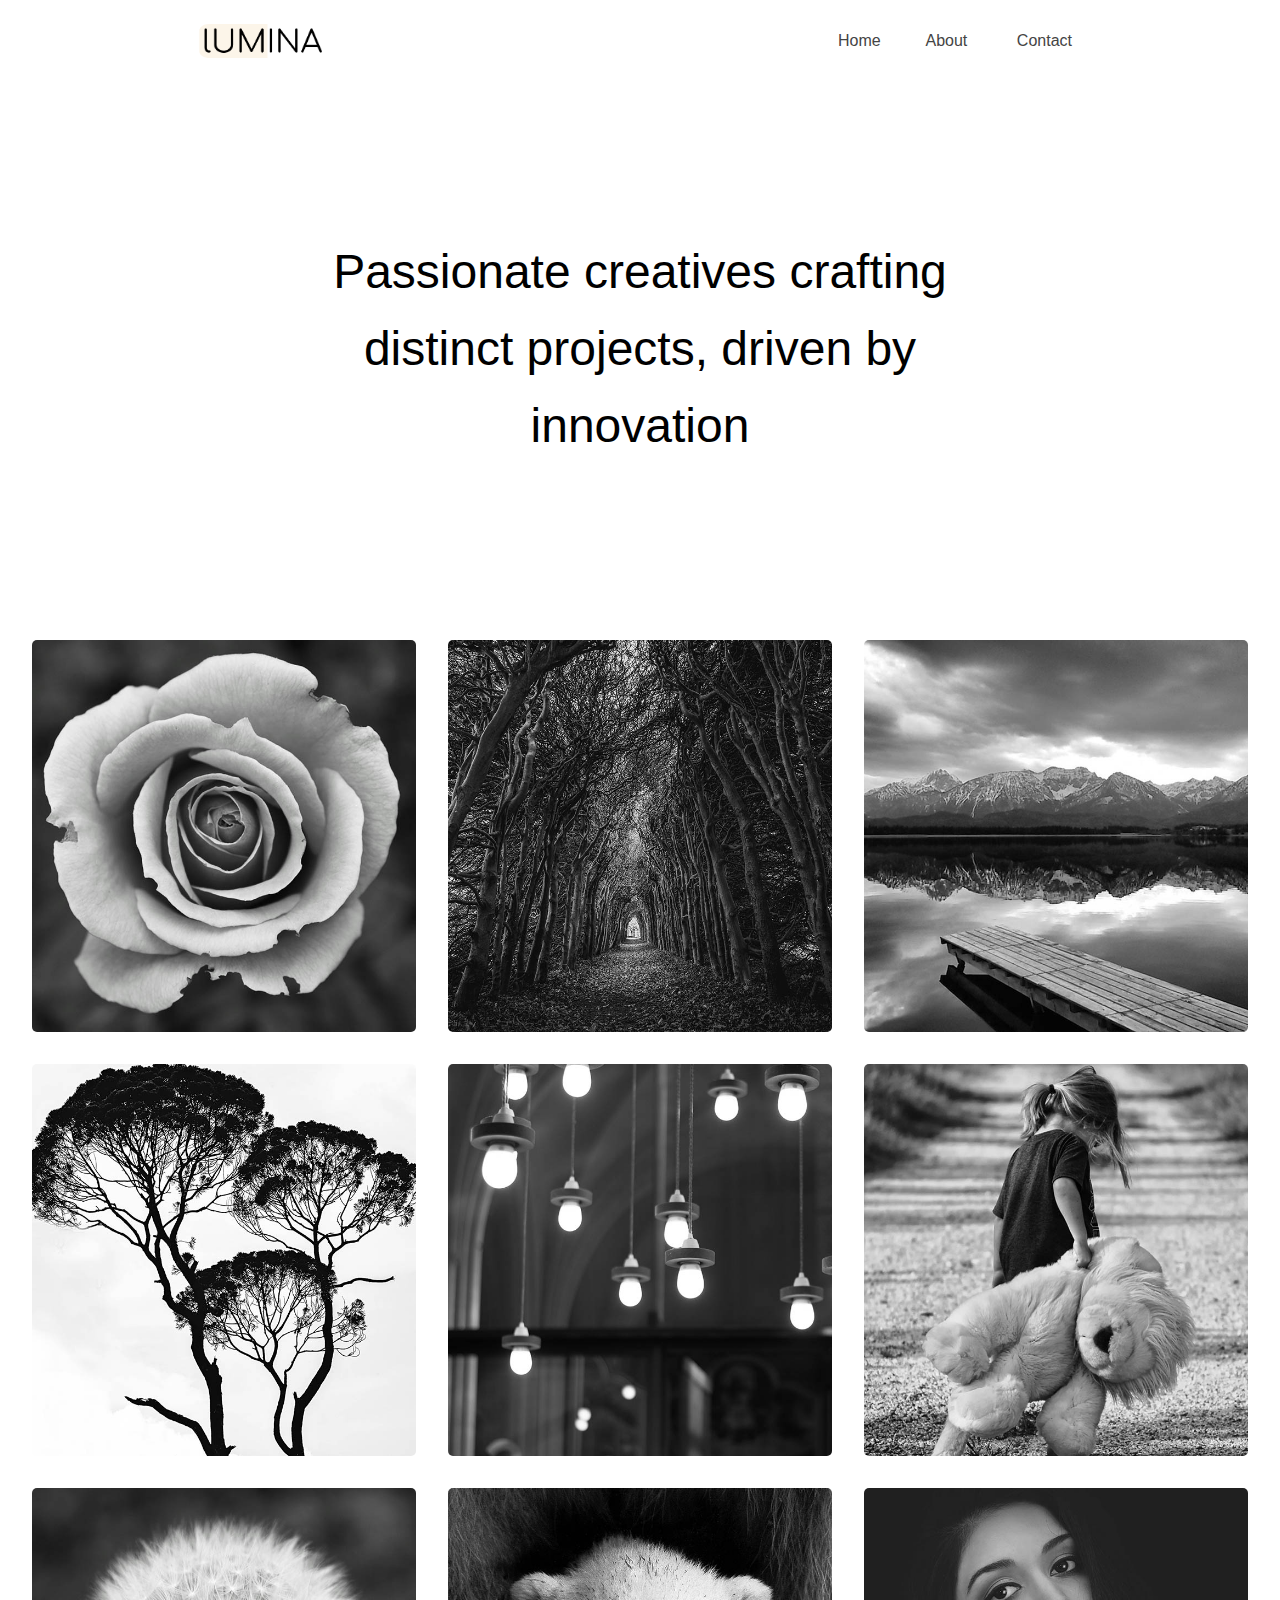
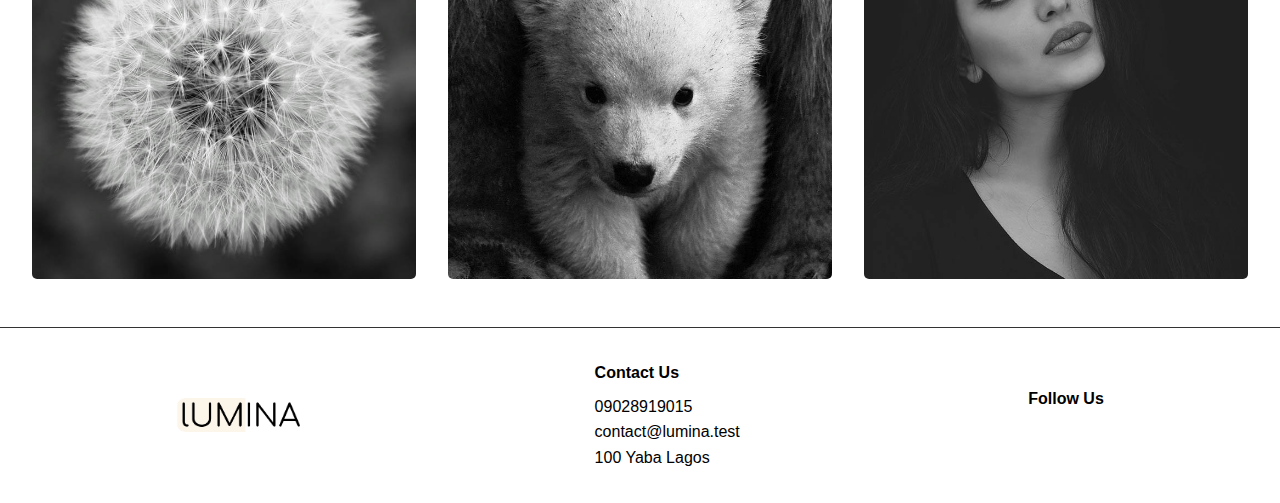
==== index.html @ cb738740 "Initial commit" ====
<!DOCTYPE html>
<html lang="en">
<head>
    <meta charset="UTF-8">
    <meta name="viewport" content="width=device-width, initial-scale=1.0">
    <link rel="stylesheet" href="https://cdnjs.cloudflare.com/ajax/libs/font-awesome/6.7.1/css/all.min.css" integrity="sha512-5Hs3dF2AEPkpNAR7UiOHba+lRSJNeM2ECkwxUIxC1Q/FLycGTbNapWXB4tP889k5T5Ju8fs4b1P5z/iB4nMfSQ==" crossorigin="anonymous" referrerpolicy="no-referrer" />
    <link rel="preconnect" href="https://fonts.googleapis.com">
    <link rel="preconnect" href="https://fonts.gstatic.com" crossorigin>
    <link href="https://fonts.googleapis.com/css2?family=Open+Sans:ital,wght@0,300..800;1,300..800&family=Poppins:wght@300;400;500;600;700&display=swap" rel="stylesheet">
    <link rel="stylesheet" href="css/styles.css">
    <link rel="icon" href="./img/images/favicon.ico">
    <title>Lumina Creative</title>
</head>
<body>
   <header>
     <div class="container header-container">
      <img src="./img/images/logo.png" alt="Lumina Logo" class="logo">
      <nav class="navbar-flex">
         <ul>
            <li><a href="index.html">Home</a></li>
         </ul>
         <ul class="navbar-flex">
            <li><a href="about.html">About</a></li>
         </ul>
         <ul class="navbar-flex">
            <li><a href="contact.html">Contact</a></li>
         </ul>
      </nav>
     </div>
   </header>
   <section class="hero">
      <div class="container">
         <h1 class="hero-title">
            <span>Passionate</span> creatives crafting distinct projects, driven by <span>innovation</span>
         </h1>
      </div>
   </section>

   <section class="gallery">
      <div class="gallery-container">
         <div class="gallery-grid">
            <div><img src="./img/images/portfolio1.jpg" alt="image1" class="image"></div>
            <div><img src="./img/images/portfolio2.jpg" alt="image2" class="image"></div>
            <div><img src="./img/images/portfolio3.jpg" alt="image3" class="image"></div>
            <div><img src="./img/images/portfolio4.jpg" alt="image4" class="image"></div>
            <div><img src="./img/images/portfolio5.jpg" alt="image5" class="image"></div>
            <div><img src="./img/images/portfolio6.jpg" alt="image6" class="image"></div>
            <div><img src="./img/images/portfolio7.jpg" alt="image7" class="image"></div>
            <div><img src="./img/images/portfolio8.jpg" alt="image8" class="image"></div>
            <div class="img-lst-child"><img src="./img/images/portfolio9.jpg" alt="image9" class="image image9"></div>
         </div>
      </div>
   </section>
   <footer>
      <div class="footer-container">
         <div class="footer-flex">
            <img src="./img/images/logo.png" alt="Lumina logo" class="logo">
            <div class="footer-contact">
               <h4>Contact Us</h4>
               <p>09028919015</p>
               <p>contact@lumina.test</p>
               <p>100 Yaba Lagos</p>
            </div>
            <div class="footer-socials">
               <h4>Follow Us</h4>
               <div class="social-flex">
                  <i class="fa-brands fa-facebook fa-2x"></i>
                  <i class="fa-brands fa-twitter fa-2x"></i>
                  <i class="fa-brands fa-instagram fa-2x"></i>
                  <i class="fa-brands fa-pinterest fa-2x"></i>
                  <i class="fa-brands fa-youtube fa-2x"></i>
               </div>
            </div>
         </div>
      </div>
   </footer>
</body>
</html>
---- css/styles.css ----
* {
    margin: 0;
    padding: 0;
    box-sizing: border-box;
}

body {
    font-family: 'open-sans', sans-serif;
    line-height: 1.6;
}

:root {
    --primary-color: #fcf5e9;
    --dark-color: #333;
    --container-normal: 1100px;
    --container-wide: 1400px;
    --container-narrow: 900px;
  }

  img {
    max-width: 100%;
  }

  ul {
    list-style: none;
  }

  .container {
    width: 69%;
    margin: 1.5rem auto;
  }

  .header-container {
    display: flex;
    justify-content: space-between;
    align-items: center;
    text-align: center;
  }

  .logo {
    width: 130px;
  }

  .navbar-flex {
    display: flex;
    gap: 2.5rem;
    justify-content: space-around;
    padding: 0 0.3rem;
  }

  ul li a {
    text-decoration: none;
    color: #444;
  }

  ul li a:hover {
    background-color: var(--primary-color);
   text-decoration: underline;
  }
   .navbar-flex a:hover {
    cursor: pointer;
    background: var(--primary-color);
    padding: 0.5rem 0.8rem;
  }

  .hero {
    margin-top: 11rem;
  }

  .hero-title {
    margin: 0 auto;
    font-size: 3rem;
    font-weight: 300;
    max-width: 100%;
    width: 80%;
    text-align: center;
  }

  .gallery .gallery-container {
    width: 95%;
    margin: 11rem auto 3rem;
  }

  .gallery-grid img {
    max-width: 100%;
    width: 100%;
    height: 100%;
  }

  .gallery-grid {
    display: grid;
    grid-template-columns: repeat(3, 1fr);
    gap: 2rem;;
  }

  .gallery-grid .image {
   border-radius: 5px;
  }

  .gallery-grid .image:hover {
    cursor: pointer;
    opacity: 0.7;
  }

 footer {
    border-top: 1px solid #333;
 }

 .footer-container {
    max-width: 100%;
    width: 95%;
    margin: 2rem auto;
 }

 .footer-flex {
    display: flex;
    justify-content: space-around;
    align-items: center;
    text-align: center;
 }

 .footer-contact,
 .footer-socials {
    text-align: left;
 }

 .footer-contact h4,
 .footer-socials h4 {
    margin-bottom: 0.5rem;
 }

 .footer-socials i {
    padding: 0 0.2rem;
 }

 .footer-socials i:hover {
    cursor: pointer;
 }

 /* Services */
 .service {
    margin-top: 8rem;
    background-color: var(--dark-color);
    color: #fff;
 }

 .service, .service-container {
    width: 100%;
    padding: 2rem 4rem 2.3rem;
    text-align: center;
 }

 .service .service-flex {
    display: flex;
    justify-content: space-around;
    align-items: center;
    text-align: center;
    gap: 2.5rem;
 }

 .service-container h3 {
    font-size: 1.5rem;
    margin-bottom: 2rem;
 }

 .service-container h4 {
    font-size: 1.1rem;
    margin-bottom: 0.5rem;
 }

 .service-flex .item {
    text-align: left;
 }
 
 /* Team */
 .team {
    width: 100%;
    margin: 3rem auto;
 }
 .team-container {
    padding: 1rem 2rem 1.5rem;
    text-align: center;
 }

 .team-grid .team-image, img {
    max-width: 100%;
    width: 500px;
    border-radius: 10px;
 }

 .team-grid {
    display: grid;
    grid-template-columns: repeat(3, 1fr);
    gap: 2rem;
 }

 .team-heading {
    margin-bottom: 2rem;
    font-size: 1.5rem;
 }

 .team-grid, .team-image img h4,
 .team-grid, .team-image img p {
    text-align: left;
 }

 /* çontact */
 .contact-hero {
    background-color: var(--dark-color);
    color: #fff;
    padding: 4rem 2rem;
 }

 .contact-hero-title {
    margin: 0 auto;
    font-size: 3rem;
    font-weight: 300;
    max-width: 100%;
    width: 90%;
    text-align: center;
  }

  .contact {
    padding: 2.8rem;
  }

  .contact-container {
    max-width: 100%;
    width: 800px;
    margin: 0 auto;
    text-align: center;
  }

  .contact-heading {
    margin-bottom: 1.5rem;
    font-size: 1.8rem;
  }

  .contact-description {
    margin-bottom: 1.5rem;
  }

  #form-inputs {
    max-width: 100%;
    width: 800px;
    margin-top: 1rem;
  }

 .form-input, input,
 .form-input, textarea {
    width: 100%;
    margin-bottom: 0.7rem;
    font-size: 1.1rem;
    padding: 0.8rem;
    border-top: none;
    border-left: none;
    border-right: none;
    outline: none;
  }

  .form-input .btn {
    border: 1px solid #000;
    padding: 1rem 0;
    margin-bottom: 3rem;
  }

  .form-input .btn:hover {
    background: #000;
    color: #fff;
    cursor: pointer;
    border: none;
  }

  /* Media Queries */
  @media (max-width: 992px) {
    .header-container {
      flex-direction: column;
    }

    .logo {
      margin-bottom: 2rem;
    }


   .hero {
    margin-top: 8rem;
   }
  
    .hero-title {
     font-size: 1.7rem;
     font-weight: 300;
     max-width: 100%;
     width: 100%;
    }

    .gallery .gallery-container {
      width: 95%;
      margin: 8rem auto 3rem;
    }

    .gallery-grid {
      grid-template-columns: repeat(2, 1fr);
    }

    .service, .service-container {
      padding: 1rem 0.8rem;
    }

    .service .service-flex {
      flex-direction: column;
      justify-content: center;
      align-items: center;
      text-align: center;
   }


    .footer-flex {
      flex-direction: column;
    }

    .footer-contact,
    .footer-socials {
    text-align: center;
   }

   .footer-contact {
    margin-bottom: 1.5rem;
   }

    /* Team */
    .team-grid {
     grid-template-columns: 1fr;
    }

    .team-grid .team-image, img {
    max-width: 100%;
     width: 100%;
    }
   }

   @media (max-width: 768px) {
    .contact-hero {
      padding: 5rem 0.5rem;
    }

    .contact {
      padding: 2rem;
    }

    .contact-hero-title {
      margin: 0 auto;
      padding: 0;
      font-size: 1.6rem;
      font-weight: 300;
      max-width: 100%;
      width: 100%;
      text-align: center;
    }

    .img-lst-child, .image9 {
      width: 100%;
      margin-left: 27%;
    }
   }

   @media (max-width: 578px) {
    .gallery {
      padding: 1rem;
    }
    .gallery .gallery-container {
      margin-top: 5rem;
    }
    /* About */
    .service {
      padding: 1.5rem 0.1rem;
      margin: 7rem auto;
    }

    /* Team */
    .team {
    margin: 0 auto 2.5rem;
    padding-top: 0;
    }

    .team-container {
     margin-top: 0;
    }

    .team-heading {
      margin-top: 0;
      padding-top: 0;
    }

    .contact-hero {
      padding: 2.5rem 0.5rem;
    }

    .contact-hero-title {
      margin: 0 auto;
      padding: 0;
      font-size: 1.6rem;
      font-weight: 300;
      max-width: 100%;
      width: 100%;
      text-align: center;
    }
   }
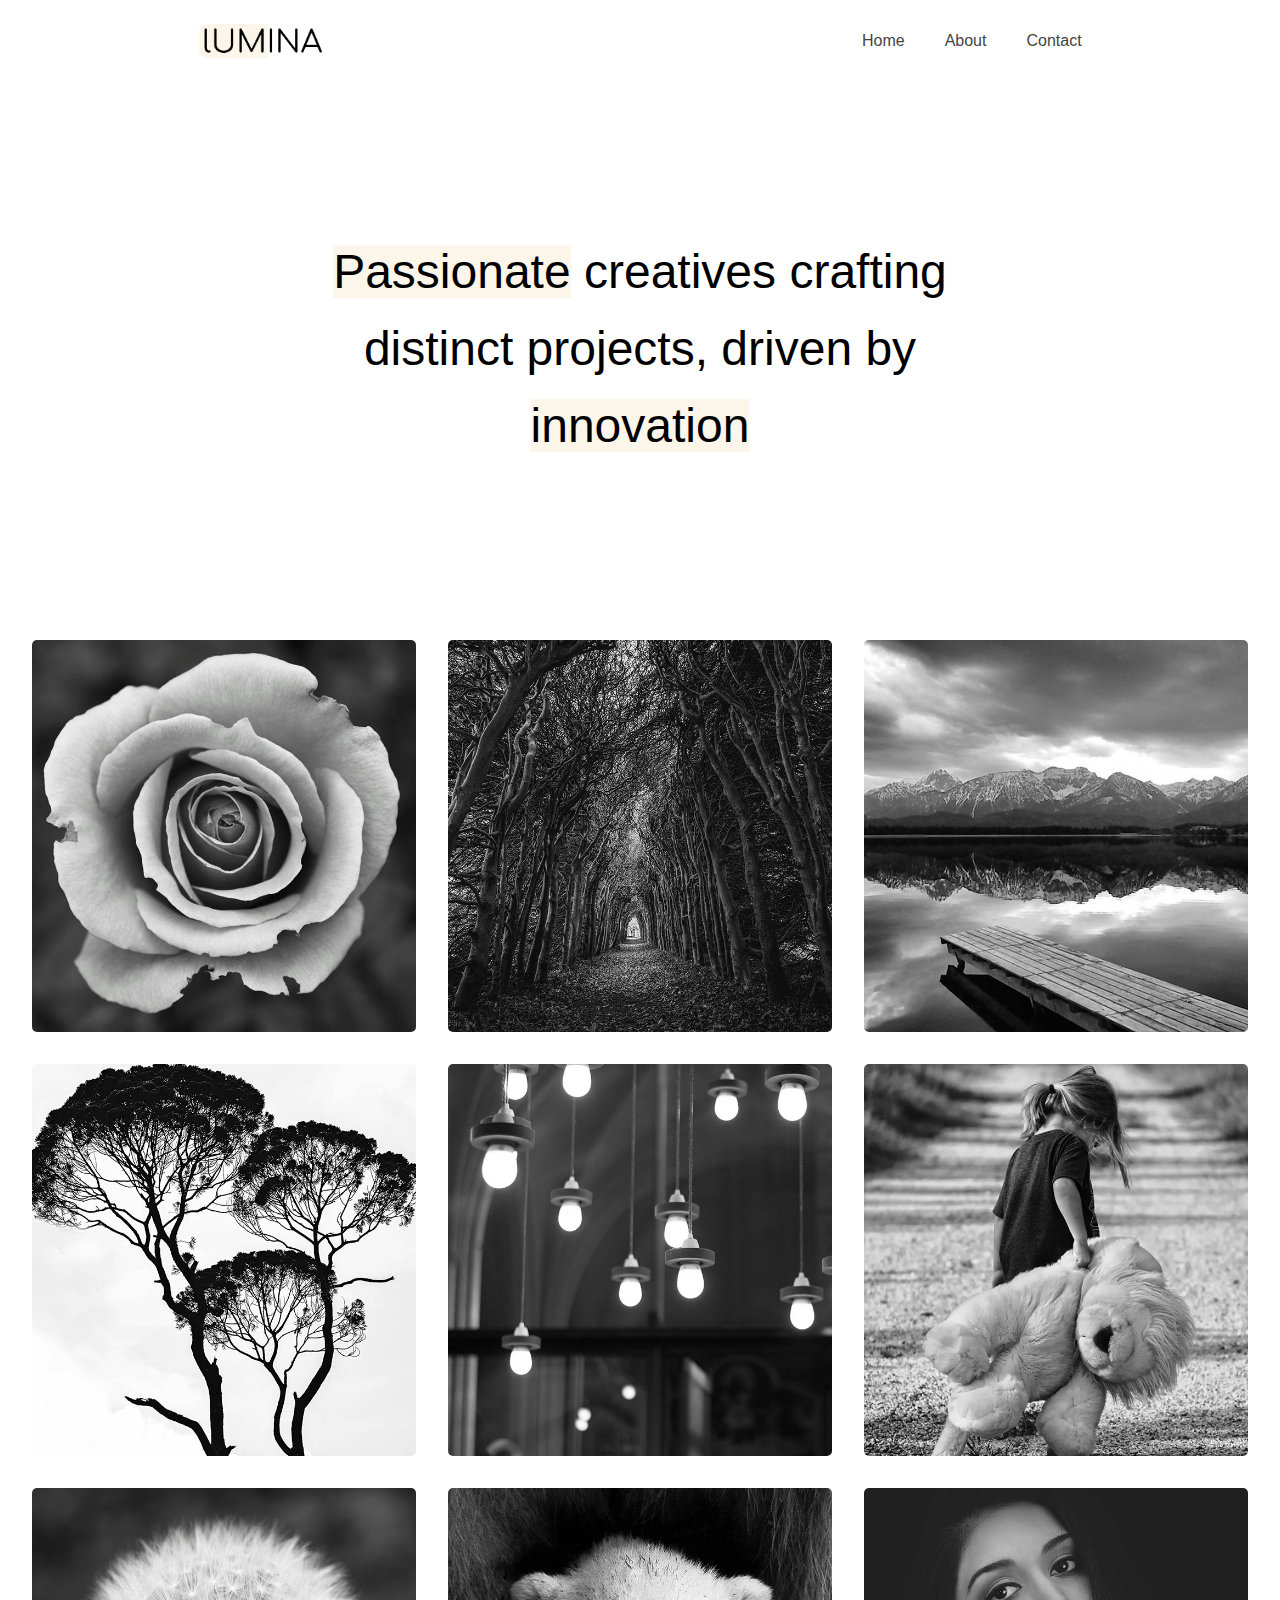
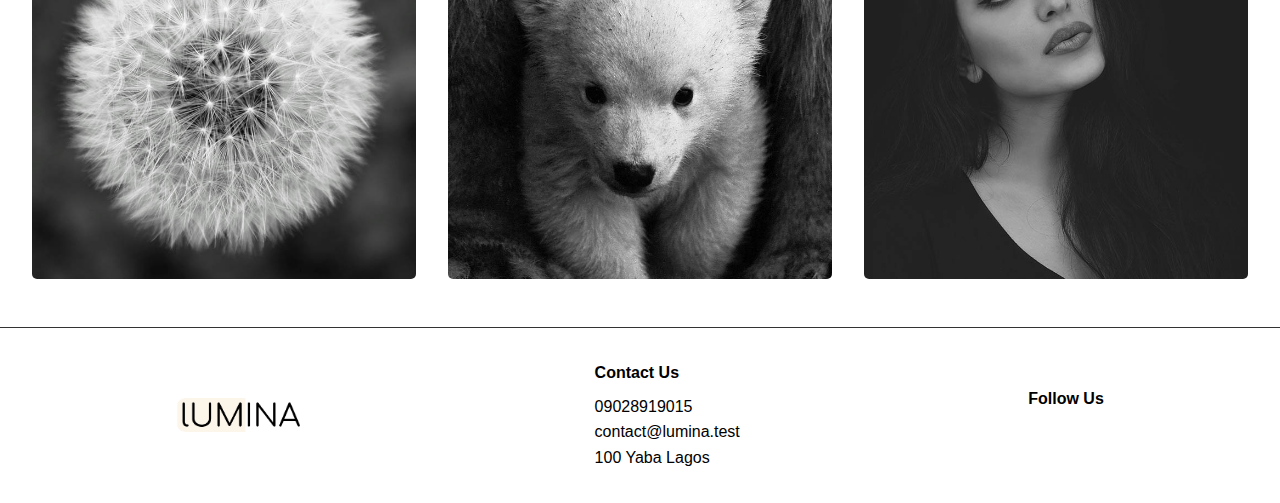
==== commit 46afbcce: "Updated bug fixes." ====
--- a/index.html
+++ b/index.html
@@ -16,13 +16,9 @@
      <div class="container header-container">
       <img src="./img/images/logo.png" alt="Lumina Logo" class="logo">
       <nav class="navbar-flex">
-         <ul>
+         <ul class="navbar-flex">
             <li><a href="index.html">Home</a></li>
-         </ul>
-         <ul class="navbar-flex">
             <li><a href="about.html">About</a></li>
-         </ul>
-         <ul class="navbar-flex">
             <li><a href="contact.html">Contact</a></li>
          </ul>
       </nav>
--- a/css/styles.css
+++ b/css/styles.css
@@ -45,7 +45,6 @@
     display: flex;
     gap: 2.5rem;
     justify-content: space-around;
-    padding: 0 0.3rem;
   }
 
   ul li a {
@@ -57,11 +56,7 @@
     background-color: var(--primary-color);
    text-decoration: underline;
   }
-   .navbar-flex a:hover {
-    cursor: pointer;
-    background: var(--primary-color);
-    padding: 0.5rem 0.8rem;
-  }
+   
 
   .hero {
     margin-top: 11rem;
@@ -75,6 +70,16 @@
     width: 80%;
     text-align: center;
   }
+
+   .hero-title span { 
+    background-color: var(--primary-color);
+  }
+
+  .contact-hero-title span {
+    background-color: var(--primary-color);
+    color: #000;
+  }
+  
 
   .gallery .gallery-container {
     width: 95%;
